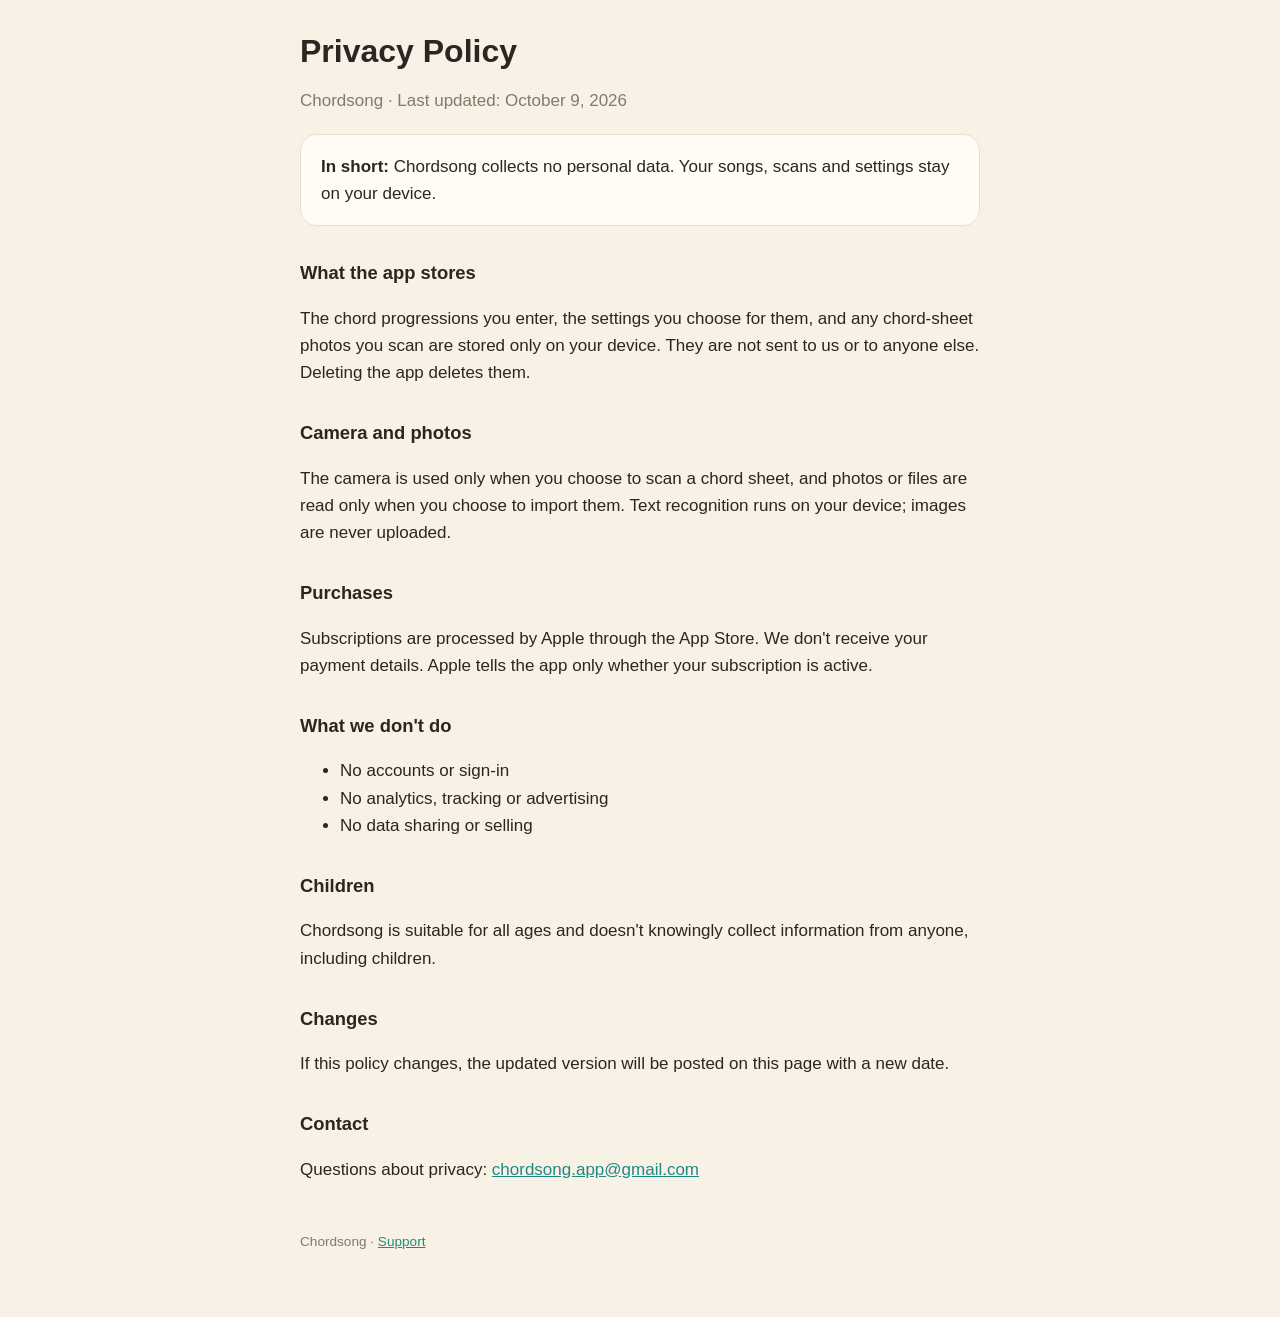
==== privacy.html @ 58ea242b "Support and privacy pages" ====
<!doctype html>
<html lang="en">
<head>
<meta charset="utf-8">
<meta name="viewport" content="width=device-width, initial-scale=1">
<title>Chordsong — Privacy Policy</title>
<link rel="stylesheet" href="style.css">
</head>
<body>
<main>
<h1>Privacy Policy</h1>
<p class="muted">Chordsong · Last updated: October 9, 2026</p>

<div class="card"><strong>In short:</strong> Chordsong collects no personal data. Your songs, scans and settings stay on your device.</div>

<h2>What the app stores</h2>
<p>The chord progressions you enter, the settings you choose for them, and any chord-sheet photos you scan are stored only on your device. They are not sent to us or to anyone else. Deleting the app deletes them.</p>

<h2>Camera and photos</h2>
<p>The camera is used only when you choose to scan a chord sheet, and photos or files are read only when you choose to import them. Text recognition runs on your device; images are never uploaded.</p>

<h2>Purchases</h2>
<p>Subscriptions are processed by Apple through the App Store. We don't receive your payment details. Apple tells the app only whether your subscription is active.</p>

<h2>What we don't do</h2>
<ul>
<li>No accounts or sign-in</li>
<li>No analytics, tracking or advertising</li>
<li>No data sharing or selling</li>
</ul>

<h2>Children</h2>
<p>Chordsong is suitable for all ages and doesn't knowingly collect information from anyone, including children.</p>

<h2>Changes</h2>
<p>If this policy changes, the updated version will be posted on this page with a new date.</p>

<h2>Contact</h2>
<p>Questions about privacy: <a href="mailto:chordsong.app@gmail.com">chordsong.app@gmail.com</a></p>

<footer>Chordsong · <a href="support.html">Support</a></footer>
</main>
</body>
</html>
---- style.css ----
:root { --paper: #F7F1E6; --ink: #2B2622; --muted: #85796B; --teal: #1F8A84; --card: #FFFCF6; --line: #E9DFCE; }
@media (prefers-color-scheme: dark) { :root { --paper: #0B1020; --ink: #EEF1FF; --muted: #8D97C2; --teal: #FF6FB1; --card: #161C3A; --line: #272B4B; } }
* { box-sizing: border-box; }
body { margin: 0; padding: 32px 20px 64px; background: var(--paper); color: var(--ink); font: 17px/1.6 -apple-system, BlinkMacSystemFont, "Helvetica Neue", Arial, sans-serif; }
main { max-width: 680px; margin: 0 auto; }
h1 { font-size: 2rem; line-height: 1.2; margin: 0 0 4px; }
h2 { font-size: 1.15rem; margin: 2rem 0 0.4rem; }
p, li { color: var(--ink); }
.muted { color: var(--muted); }
a { color: var(--teal); }
.card { background: var(--card); border: 1px solid var(--line); border-radius: 16px; padding: 18px 20px; margin: 1.2rem 0; }
footer { margin-top: 3rem; font-size: 0.85rem; color: var(--muted); }
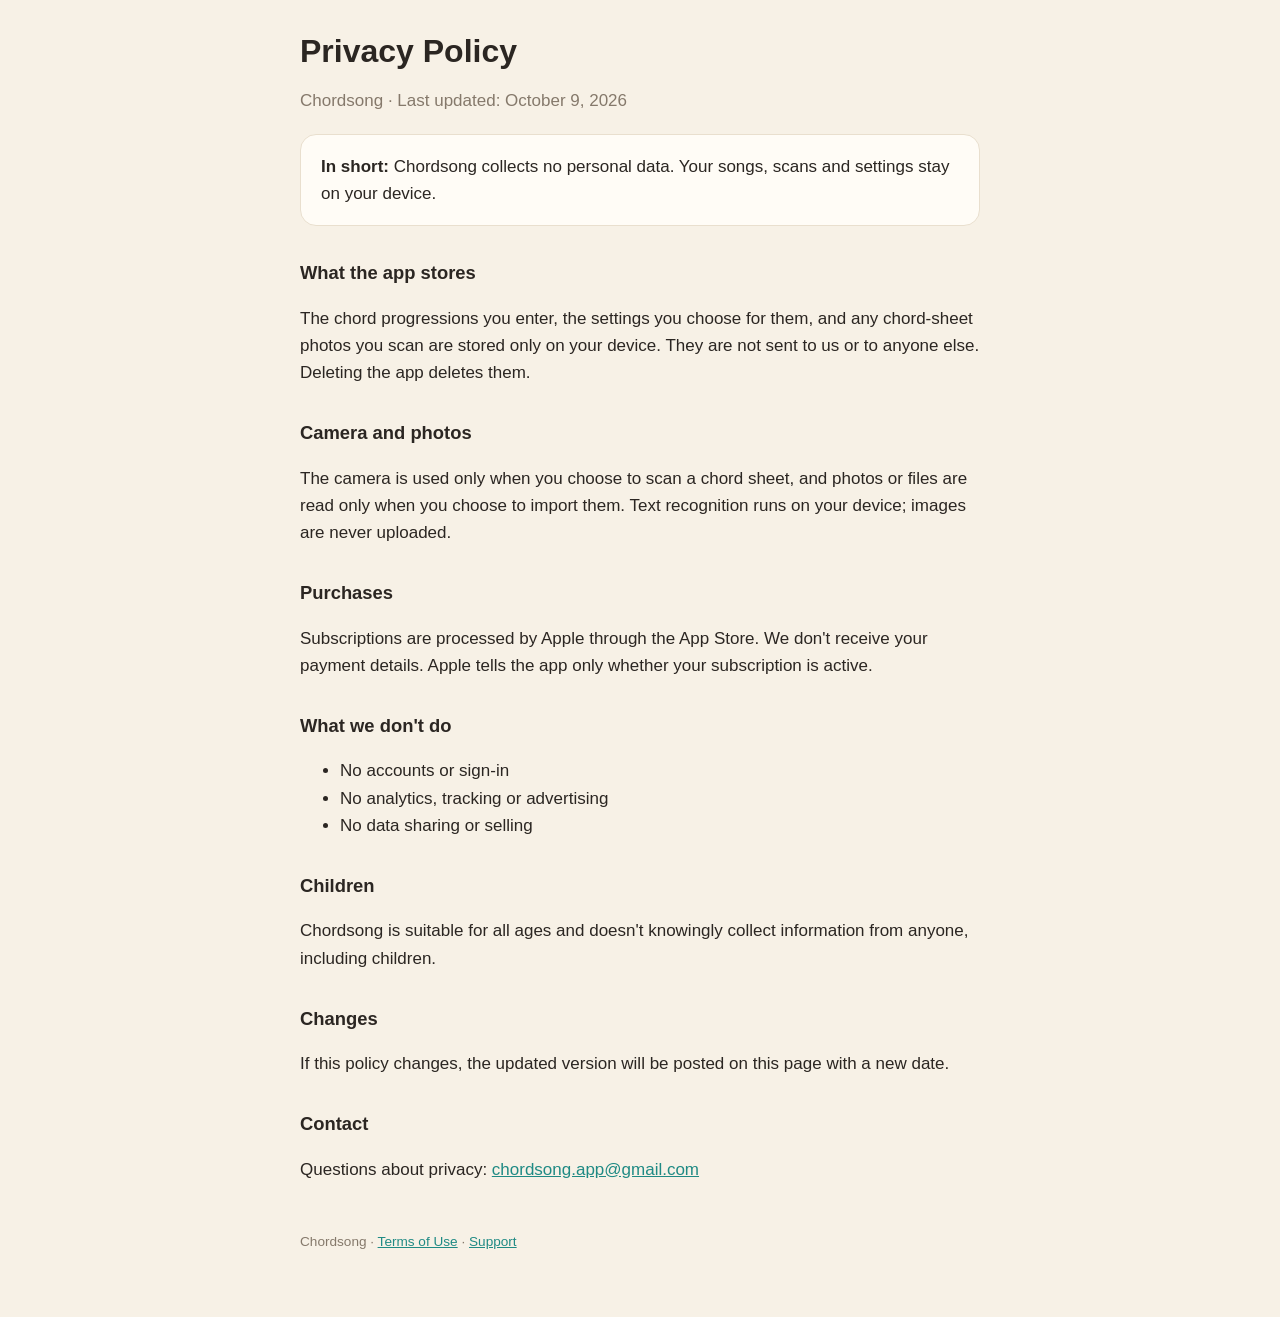
==== commit 5866c7a0: "Add Terms of Use" ====
--- a/privacy.html
+++ b/privacy.html
@@ -38,7 +38,7 @@
 <h2>Contact</h2>
 <p>Questions about privacy: <a href="mailto:chordsong.app@gmail.com">chordsong.app@gmail.com</a></p>
 
-<footer>Chordsong · <a href="support.html">Support</a></footer>
+<footer>Chordsong · <a href="terms.html">Terms of Use</a> · <a href="support.html">Support</a></footer>
 </main>
 </body>
 </html>
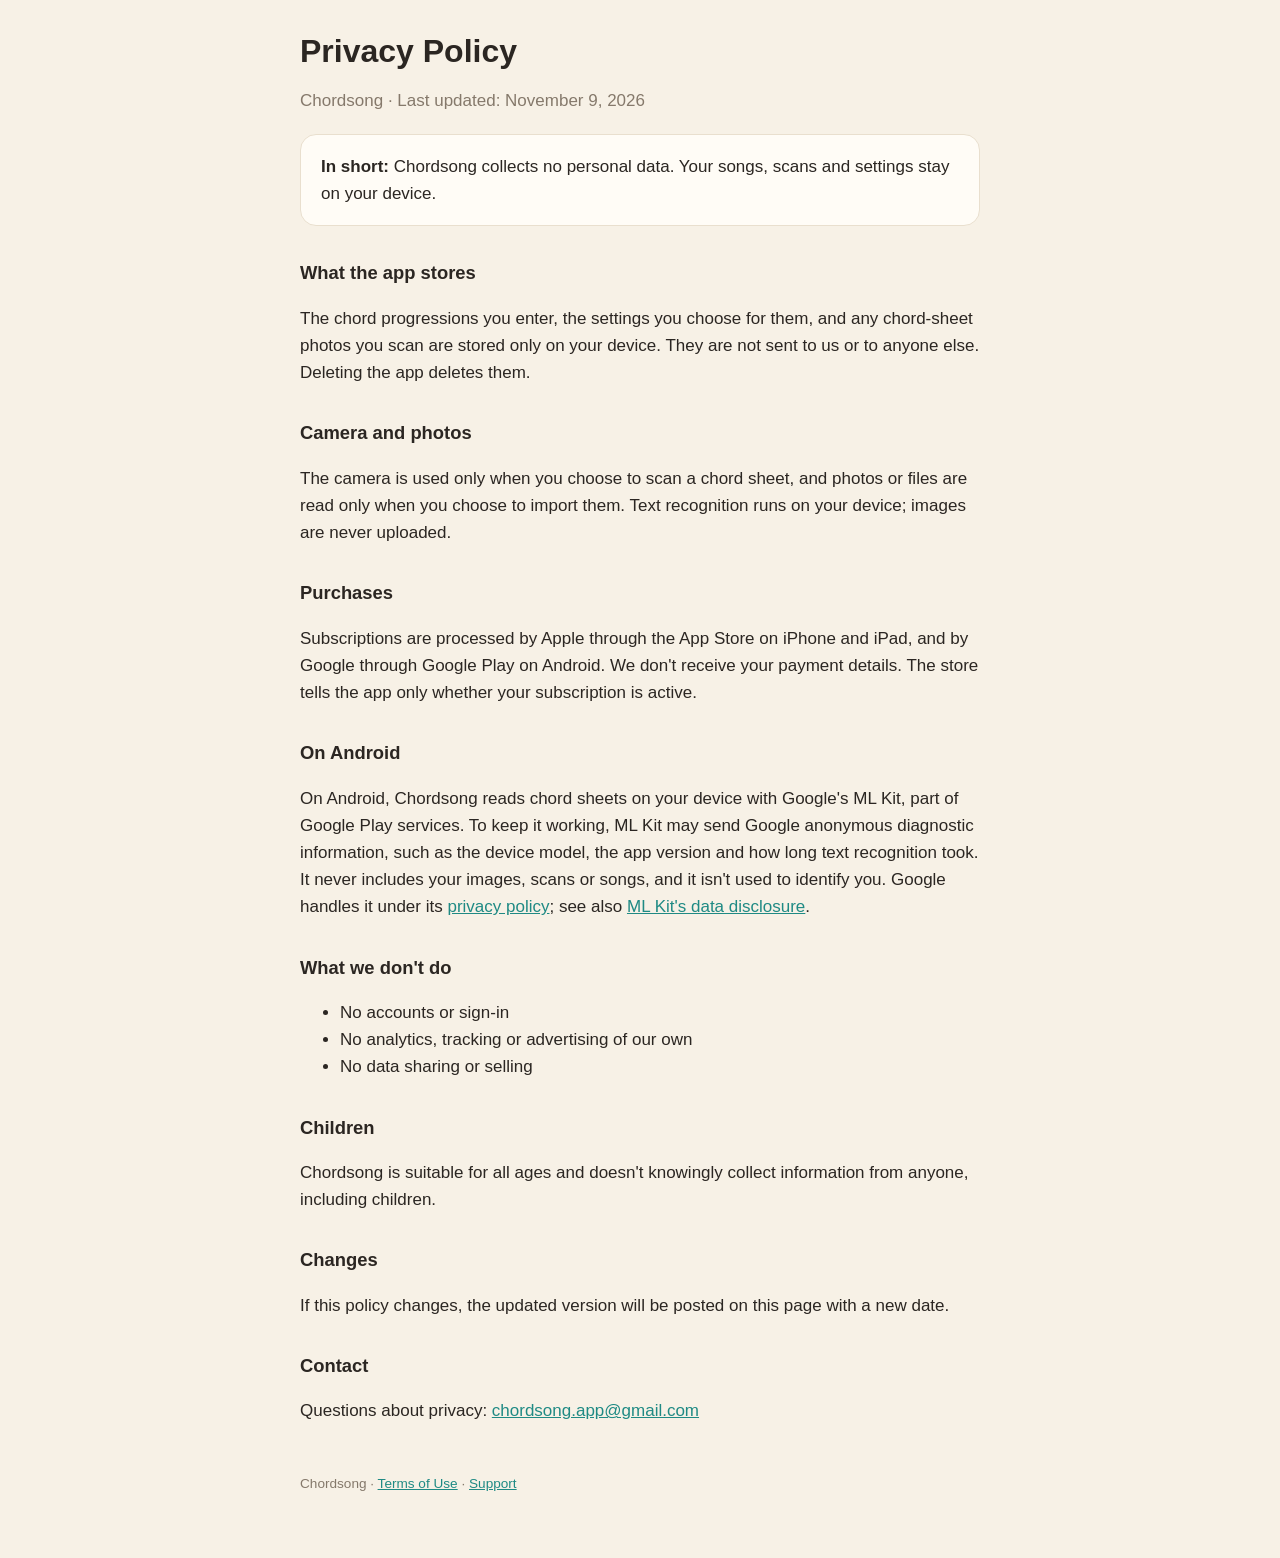
==== commit a60bcf47: "Privacy, terms and support: Android (ML Kit diagnostics, Google Play purchases and subscriptions) Co" ====
--- a/privacy.html
+++ b/privacy.html
@@ -9,7 +9,7 @@
 <body>
 <main>
 <h1>Privacy Policy</h1>
-<p class="muted">Chordsong · Last updated: October 9, 2026</p>
+<p class="muted">Chordsong · Last updated: November 9, 2026</p>
 
 <div class="card"><strong>In short:</strong> Chordsong collects no personal data. Your songs, scans and settings stay on your device.</div>
 
@@ -20,12 +20,15 @@
 <p>The camera is used only when you choose to scan a chord sheet, and photos or files are read only when you choose to import them. Text recognition runs on your device; images are never uploaded.</p>
 
 <h2>Purchases</h2>
-<p>Subscriptions are processed by Apple through the App Store. We don't receive your payment details. Apple tells the app only whether your subscription is active.</p>
+<p>Subscriptions are processed by Apple through the App Store on iPhone and iPad, and by Google through Google Play on Android. We don't receive your payment details. The store tells the app only whether your subscription is active.</p>
+
+<h2>On Android</h2>
+<p>On Android, Chordsong reads chord sheets on your device with Google's ML Kit, part of Google Play services. To keep it working, ML Kit may send Google anonymous diagnostic information, such as the device model, the app version and how long text recognition took. It never includes your images, scans or songs, and it isn't used to identify you. Google handles it under its <a href="https://policies.google.com/privacy">privacy policy</a>; see also <a href="https://developers.google.com/ml-kit/android-data-disclosure">ML Kit's data disclosure</a>.</p>
 
 <h2>What we don't do</h2>
 <ul>
 <li>No accounts or sign-in</li>
-<li>No analytics, tracking or advertising</li>
+<li>No analytics, tracking or advertising of our own</li>
 <li>No data sharing or selling</li>
 </ul>
 
